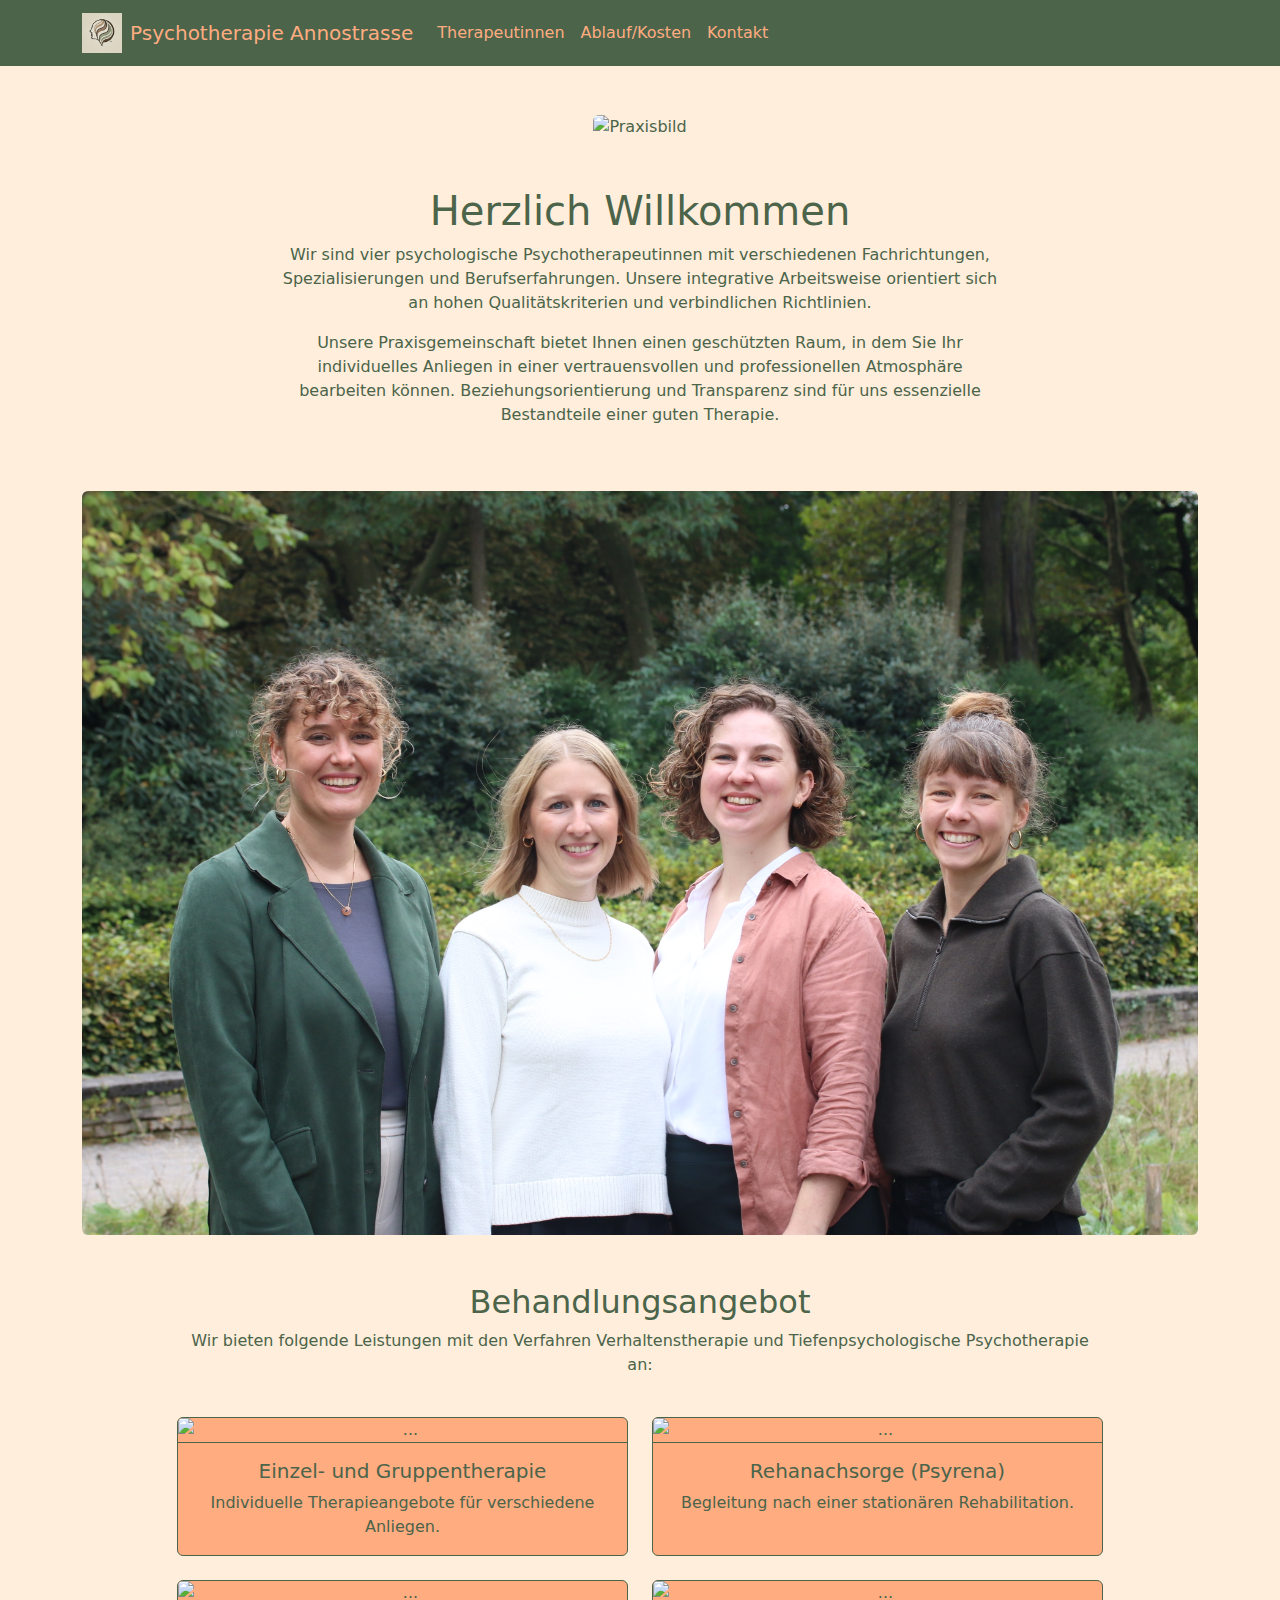
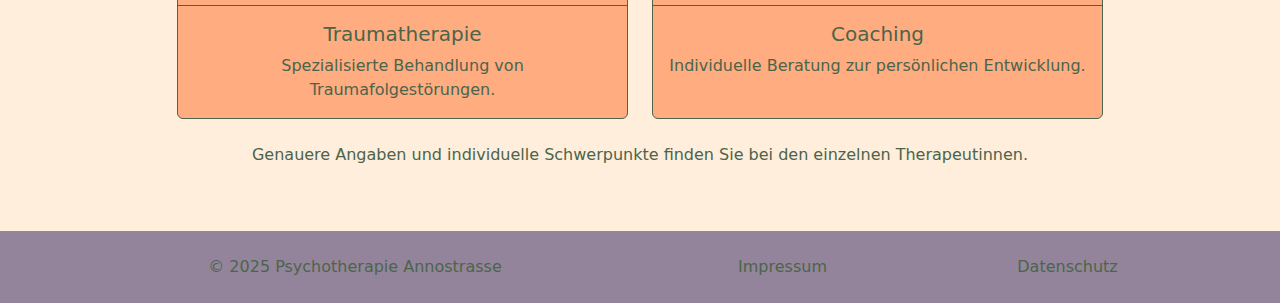
==== index.html @ ed1c6b95 "updated paths bug fixing" ====
<!DOCTYPE html>
<html lang="de">

<head>
    <meta charset="UTF-8">
    <meta name="viewport" content="width=device-width, initial-scale=1.0">
    <title>Psychotherapie Annostrasse</title>
    <link href="https://cdn.jsdelivr.net/npm/bootstrap@5.3.3/dist/css/bootstrap.min.css" rel="stylesheet"
        integrity="sha384-QWTKZyjpPEjISv5WaRU9OFeRpok6YctnYmDr5pNlyT2bRjXh0JMhjY6hW+ALEwIH" crossorigin="anonymous">
    <link href="styles.css" rel="stylesheet">
</head>

<body>
    <header>
        <nav class="navbar navbar-expand-lg bg-body-tertiary">
            <div class="container">
                <a class="navbar-brand d-flex align-items-center" href="index.html">
                    <img src="logo.jpeg" alt="Praxis Logo" height="40" class="me-2">
                    <span>Psychotherapie Annostrasse</span>
                </a>
                <button class="navbar-toggler" type="button" data-bs-toggle="collapse"
                    data-bs-target="#navbarNav" aria-controls="navbarNav"
                    aria-expanded="false" aria-label="Toggle navigation">
                    <span class="navbar-toggler-icon"></span>
                </button>
                <div class="collapse navbar-collapse" id="navbarNav">
                    <ul class="navbar-nav me-auto mb-2 mb-lg-0">
                        <li class="nav-item">
                            <a class="nav-link" href="therapeutinnen.html">Therapeutinnen</a>
                        </li>
                        <li class="nav-item">
                            <a class="nav-link" href="ablauf.html">Ablauf/Kosten</a>
                        </li>
                        <li class="nav-item">
                            <a class="nav-link" href="kontakt.html">Kontakt</a>
                        </li>
                    </ul>
                </div>
            </div>
        </nav>
    </header>
    <main class="my-5">
        <div class="container">
            <div class="row mb-5">
                <div class="col text-center">
                    <img src="https://picsum.photos/id/385/1200/400" alt="Praxisbild" class="img-fluid rounded">
                </div>
            </div>
            <div class="row">
                <div class="col-md-8 mx-auto text-center">
                    <h1>Herzlich Willkommen</h1>
                    <p>Wir sind vier psychologische Psychotherapeutinnen mit verschiedenen Fachrichtungen, Spezialisierungen und Berufserfahrungen. 
                       Unsere integrative Arbeitsweise orientiert sich an hohen Qualitätskriterien und verbindlichen Richtlinien.</p>
                    <p>Unsere Praxisgemeinschaft bietet Ihnen einen geschützten Raum, in dem Sie Ihr individuelles Anliegen in einer vertrauensvollen 
                       und professionellen Atmosphäre bearbeiten können. Beziehungsorientierung und Transparenz sind für uns essenzielle Bestandteile einer guten Therapie.</p>
                </div>
            </div>
            <div class="row my-5">
                <div class="col text-center">
                    <img src="gruppenbild.JPG" alt="Gruppenbild" class="img-fluid rounded">
                </div>
            </div>
            <div class="row">
                <div class="col-md-10 mx-auto text-center">
                    <h2 class="text-center">Behandlungsangebot</h2>
                    <p>Wir bieten folgende Leistungen mit den Verfahren Verhaltenstherapie und Tiefenpsychologische Psychotherapie an: </p>
                    <div class="row row-cols-1 row-cols-md-2 g-4 mt-3">
                        <div class="col">
                            <div class="card h-100">
                                <img src="https://picsum.photos/id/200/400/250" class="card-img-top" alt="...">
                                <div class="card-body">
                                    <h5 class="card-title">Einzel- und Gruppentherapie</h5>
                                    <p class="card-text">Individuelle Therapieangebote für verschiedene Anliegen.</p>
                                </div>
                            </div>
                        </div>
                        <div class="col">
                            <div class="card h-100">
                                <img src="https://picsum.photos/id/201/400/250" class="card-img-top" alt="...">
                                <div class="card-body">
                                    <h5 class="card-title">Rehanachsorge (Psyrena)</h5>
                                    <p class="card-text">Begleitung nach einer stationären Rehabilitation.</p>
                                </div>
                            </div>
                        </div>
                        <div class="col">
                            <div class="card h-100">
                                <img src="https://picsum.photos/id/202/400/250" class="card-img-top" alt="...">
                                <div class="card-body">
                                    <h5 class="card-title">Traumatherapie</h5>
                                    <p class="card-text">Spezialisierte Behandlung von Traumafolgestörungen.</p>
                                </div>
                            </div>
                        </div>
                        <div class="col">
                            <div class="card h-100">
                                <img src="https://picsum.photos/id/203/400/250" class="card-img-top" alt="...">
                                <div class="card-body">
                                    <h5 class="card-title">Coaching</h5>
                                    <p class="card-text">Individuelle Beratung zur persönlichen Entwicklung.</p>
                                </div>
                            </div>
                        </div>
                    </div>
                    <p class="mt-4 text-center">Genauere Angaben und individuelle Schwerpunkte finden Sie bei den einzelnen Therapeutinnen.</p>
                </div>
            </div>
        </div>
    </main>
    <footer class="bg-light text-black text-center py-4">
        <div class="container">
            <div class="row">
                <div class="col-md-6 mb-3 mb-md-0">
                    <p class="mb-0">© 2025 Psychotherapie Annostrasse</p>
                </div>
                <div class="col-md-3">
                    <a href="impressum.html" class="text-black text-decoration-none">Impressum</a>
                </div>
                <div class="col-md-3">
                    <a href="datenschutz.html" class="text-black text-decoration-none">Datenschutz</a>
                </div>
            </div>
        </div>
    </footer>
    <script src="https://cdn.jsdelivr.net/npm/bootstrap@5.3.3/dist/js/bootstrap.bundle.min.js"
        integrity="sha384-YvpcrYf0tY3lHB60NNkmXc5s9fDVZLESaAA55NDzOxhy9GkcIdslK1eN7N6jIeHz"
        crossorigin="anonymous"></script>
</body>

</html>
---- styles.css ----
/* Farben überschreiben */
:root {
    --bs-primary: #ffac81;  /* Hauptfarbe (Buttons, Links) */
    --bs-secondary: #4b644a; /* Zweite Farbe */
    --bs-success: #94849b;   /* Erfolgsfarbe */
    --bs-info: #ffac81;      /* Infotexte */
    --bs-light: #ffac81;     /* Helle Hintergrundfarbe */
    --bs-dark: #4b644a;      /* Dunkler Text und Hintergrund */
    --bs-body-bg: #ffeedb;   /* Seitenhintergrund */
    --bs-body-color: #4b644a; /* Standardtextfarbe */
}

/* Globaler Stil */
body {
    background-color: var(--bs-body-bg);
    color: var(--bs-body-color);
}

h1, h2, h3, h4, h5, h6 {
    color: var(--bs-secondary);
}

p, a, li {
    color: var(--bs-body-color);
}

/* ----------------------------------- */
/* NAVBAR - überschreibt bg-body-tertiary */
/* ----------------------------------- */
.navbar.bg-body-tertiary {
    background-color: var(--bs-secondary) !important;
    color: var(--bs-light) !important;
}

.navbar-brand,
.nav-link {
    color: var(--bs-light) !important;
}

.navbar-brand:hover,
.nav-link:hover {
    color: var(--bs-primary) !important;
}

/* Buttons */
.btn-primary {
    background-color: var(--bs-primary);
    border-color: var(--bs-primary);
}
.btn-primary:hover {
    background-color: var(--bs-secondary);
    border-color: var(--bs-secondary);
}

/* ----------------------------------- */
/* FOOTER - überschreibt bg-light */
/* ----------------------------------- */
footer.bg-light {
    background-color: var(--bs-success) !important;
    color: var(--bs-secondary) !important;
}
footer.bg-light a {
    color: var(--bs-secondary) !important;
}
footer.bg-light a:hover {
    color: var(--bs-primary) !important;
}

/* Karten */
.card {
    border: 1px solid var(--bs-secondary);
    background-color: var(--bs-light);
}
.card-title {
    color: var(--bs-secondary);
}
.card-text {
    color: var(--bs-body-color);
}
.card img {
    border-bottom: 1px solid var(--bs-secondary);
}

/* Hintergrundfarben (falls du .bg-secondary etc. nutzen willst) */
.bg-secondary {
    background-color: var(--bs-secondary) !important;
    color: var(--bs-light) !important;
}

/* Text-Farben */
.text-white {
    color: var(--bs-light) !important;
}
.text-black {
    color: var(--bs-dark) !important;
}
.text-primary {
    color: var(--bs-primary) !important;
}
.text-secondary {
    color: var(--bs-secondary) !important;
}

/* Tabellen (falls verwendet) */
table {
    background-color: var(--bs-light);
    border-color: var(--bs-secondary);
}
th, td {
    color: var(--bs-body-color);
    border: 1px solid var(--bs-secondary);
}

/* Formulare */
input, select, textarea {
    background-color: var(--bs-light);
    color: var(--bs-body-color);
    border: 1px solid var(--bs-secondary);
}
input:focus, select:focus, textarea:focus {
    border-color: var(--bs-primary);
    box-shadow: 0 0 5px var(--bs-primary);
}
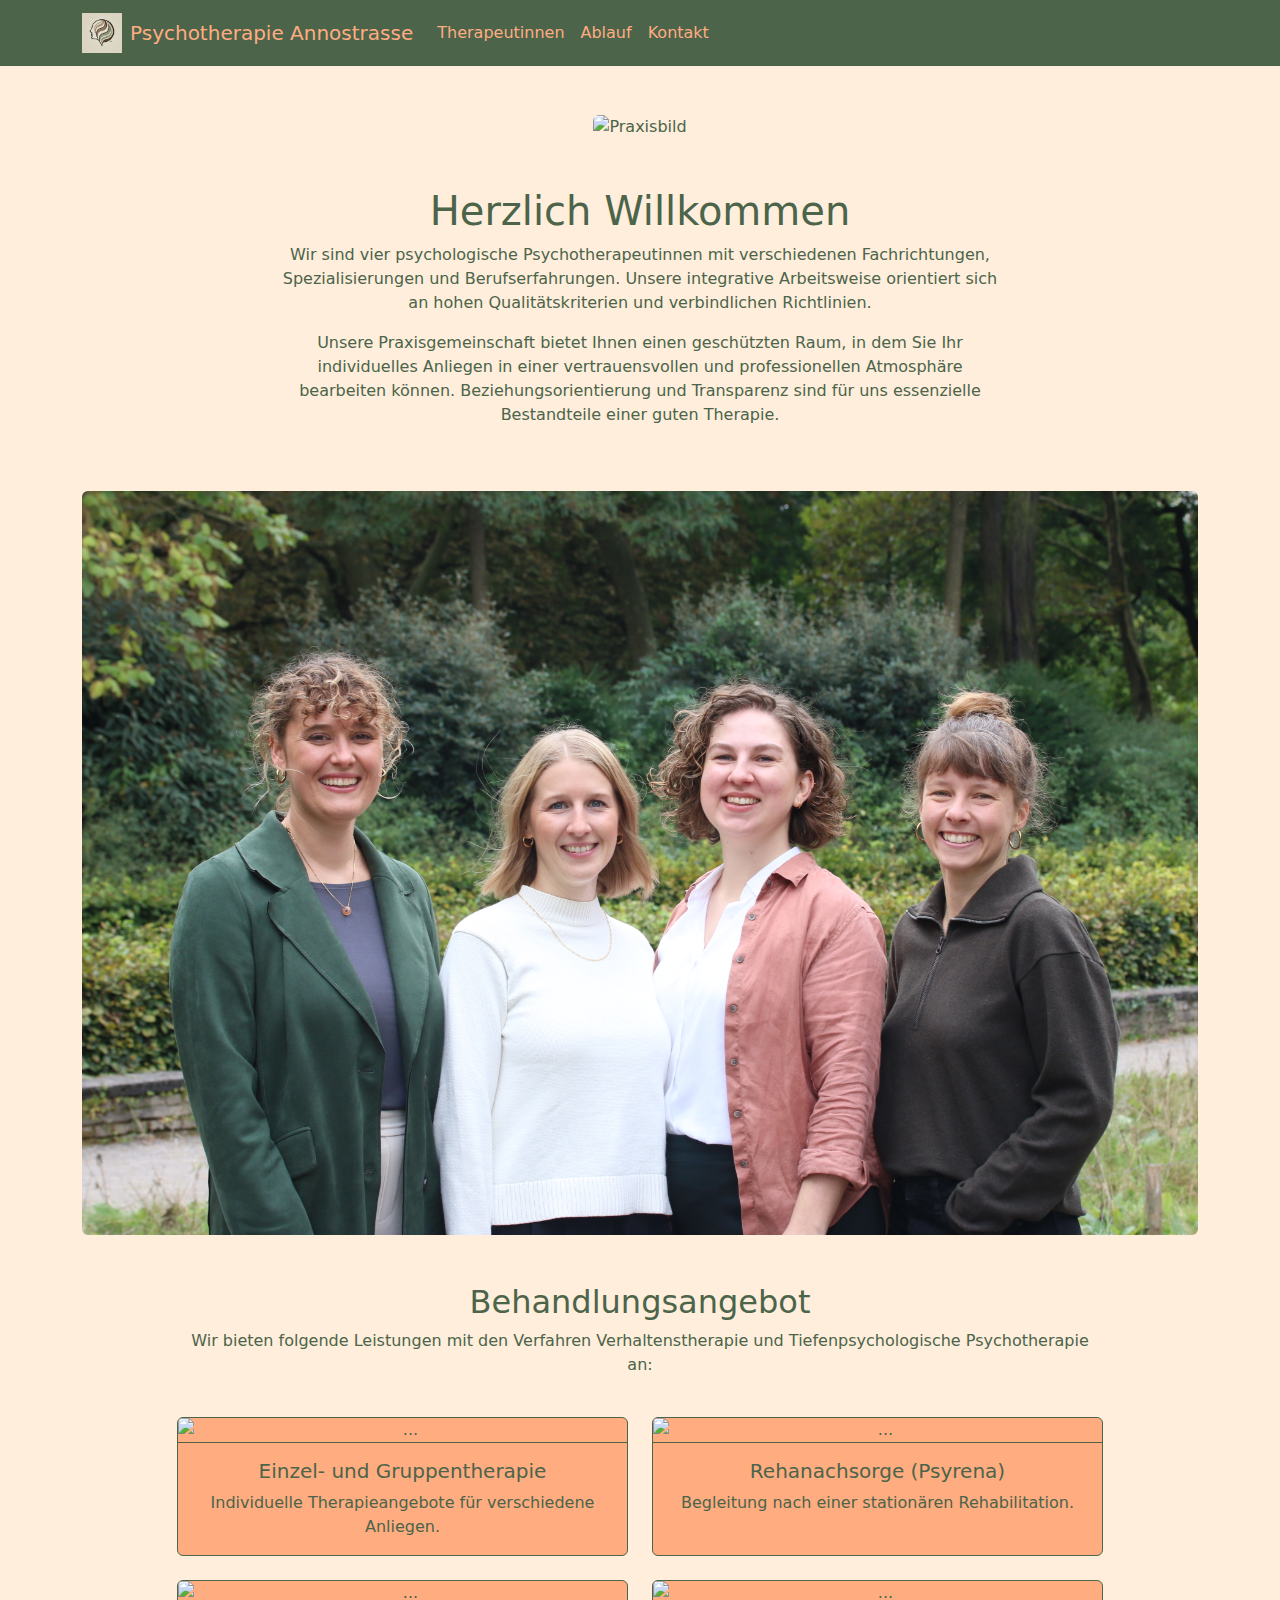
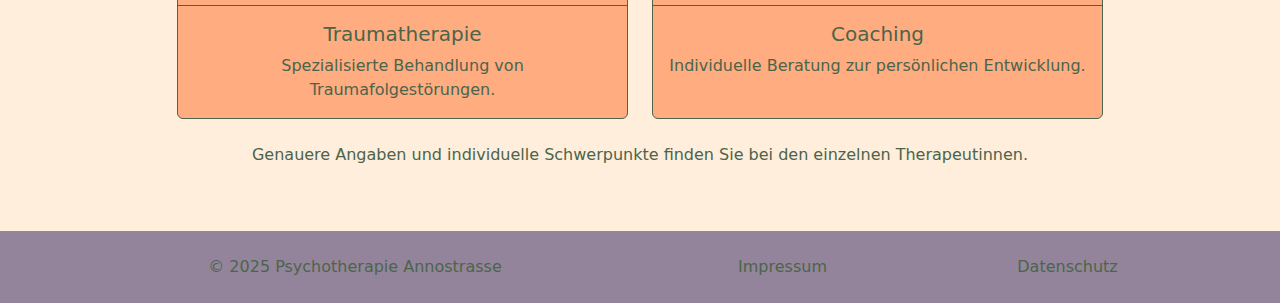
==== commit f0675d8b: "add all contents" ====
--- a/index.html
+++ b/index.html
@@ -29,7 +29,7 @@
                             <a class="nav-link" href="therapeutinnen.html">Therapeutinnen</a>
                         </li>
                         <li class="nav-item">
-                            <a class="nav-link" href="ablauf.html">Ablauf/Kosten</a>
+                            <a class="nav-link" href="ablauf.html">Ablauf</a>
                         </li>
                         <li class="nav-item">
                             <a class="nav-link" href="kontakt.html">Kontakt</a>
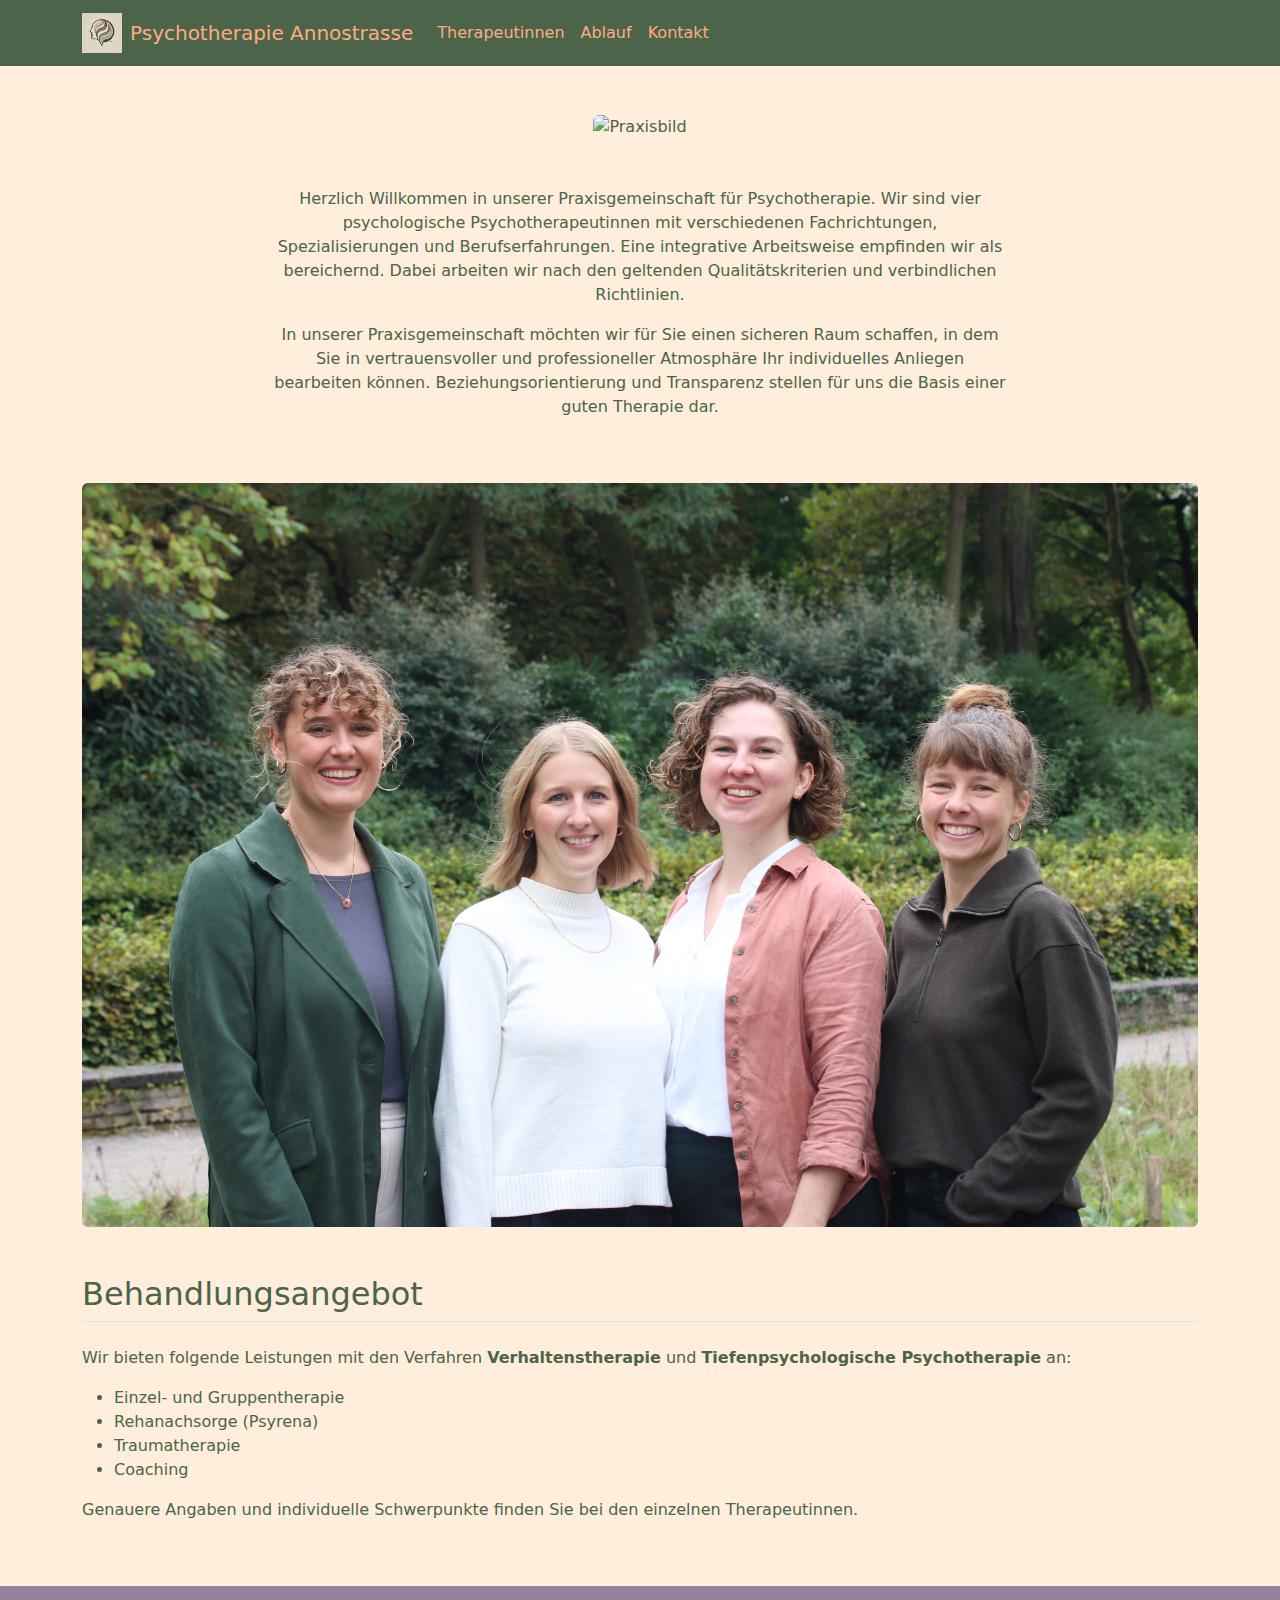
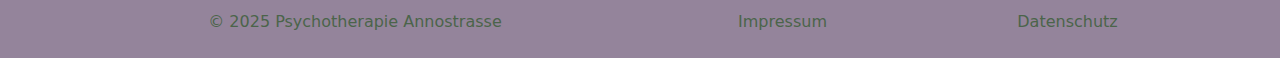
==== commit 5b181dbf: "add index content" ====
--- a/index.html
+++ b/index.html
@@ -48,11 +48,11 @@
             </div>
             <div class="row">
                 <div class="col-md-8 mx-auto text-center">
-                    <h1>Herzlich Willkommen</h1>
-                    <p>Wir sind vier psychologische Psychotherapeutinnen mit verschiedenen Fachrichtungen, Spezialisierungen und Berufserfahrungen. 
-                       Unsere integrative Arbeitsweise orientiert sich an hohen Qualitätskriterien und verbindlichen Richtlinien.</p>
-                    <p>Unsere Praxisgemeinschaft bietet Ihnen einen geschützten Raum, in dem Sie Ihr individuelles Anliegen in einer vertrauensvollen 
-                       und professionellen Atmosphäre bearbeiten können. Beziehungsorientierung und Transparenz sind für uns essenzielle Bestandteile einer guten Therapie.</p>
+                    <p>Herzlich Willkommen in unserer Praxisgemeinschaft für Psychotherapie. Wir sind vier psychologische Psychotherapeutinnen mit verschiedenen Fachrichtungen, Spezialisierungen und Berufserfahrungen. 
+                        Eine integrative Arbeitsweise empfinden wir als bereichernd. Dabei arbeiten wir nach den geltenden Qualitätskriterien und verbindlichen Richtlinien. </p>
+                    <p>In unserer Praxisgemeinschaft möchten wir für Sie einen sicheren Raum schaffen, in dem Sie in vertrauensvoller und professioneller Atmosphäre Ihr individuelles Anliegen bearbeiten können. 
+                        Beziehungsorientierung und Transparenz stellen für uns die Basis einer guten Therapie dar. 
+                    </p>
                 </div>
             </div>
             <div class="row my-5">
@@ -60,49 +60,17 @@
                     <img src="gruppenbild.JPG" alt="Gruppenbild" class="img-fluid rounded">
                 </div>
             </div>
-            <div class="row">
-                <div class="col-md-10 mx-auto text-center">
-                    <h2 class="text-center">Behandlungsangebot</h2>
-                    <p>Wir bieten folgende Leistungen mit den Verfahren Verhaltenstherapie und Tiefenpsychologische Psychotherapie an: </p>
-                    <div class="row row-cols-1 row-cols-md-2 g-4 mt-3">
-                        <div class="col">
-                            <div class="card h-100">
-                                <img src="https://picsum.photos/id/200/400/250" class="card-img-top" alt="...">
-                                <div class="card-body">
-                                    <h5 class="card-title">Einzel- und Gruppentherapie</h5>
-                                    <p class="card-text">Individuelle Therapieangebote für verschiedene Anliegen.</p>
-                                </div>
-                            </div>
-                        </div>
-                        <div class="col">
-                            <div class="card h-100">
-                                <img src="https://picsum.photos/id/201/400/250" class="card-img-top" alt="...">
-                                <div class="card-body">
-                                    <h5 class="card-title">Rehanachsorge (Psyrena)</h5>
-                                    <p class="card-text">Begleitung nach einer stationären Rehabilitation.</p>
-                                </div>
-                            </div>
-                        </div>
-                        <div class="col">
-                            <div class="card h-100">
-                                <img src="https://picsum.photos/id/202/400/250" class="card-img-top" alt="...">
-                                <div class="card-body">
-                                    <h5 class="card-title">Traumatherapie</h5>
-                                    <p class="card-text">Spezialisierte Behandlung von Traumafolgestörungen.</p>
-                                </div>
-                            </div>
-                        </div>
-                        <div class="col">
-                            <div class="card h-100">
-                                <img src="https://picsum.photos/id/203/400/250" class="card-img-top" alt="...">
-                                <div class="card-body">
-                                    <h5 class="card-title">Coaching</h5>
-                                    <p class="card-text">Individuelle Beratung zur persönlichen Entwicklung.</p>
-                                </div>
-                            </div>
-                        </div>
-                    </div>
-                    <p class="mt-4 text-center">Genauere Angaben und individuelle Schwerpunkte finden Sie bei den einzelnen Therapeutinnen.</p>
+            <div class="row mb-5">
+                <div class="col-12">
+                    <h2 class="border-bottom pb-2 mb-4">Behandlungsangebot</h2>
+                    <p>Wir bieten folgende Leistungen mit den Verfahren <strong>Verhaltenstherapie</strong> und <strong>Tiefenpsychologische Psychotherapie</strong> an:</p>
+                    <ul>
+                        <li>Einzel- und Gruppentherapie</li>
+                        <li>Rehanachsorge (Psyrena)</li>
+                        <li>Traumatherapie</li>
+                        <li>Coaching</li>
+                    </ul>
+                    <p>Genauere Angaben und individuelle Schwerpunkte finden Sie bei den einzelnen Therapeutinnen.</p>
                 </div>
             </div>
         </div>
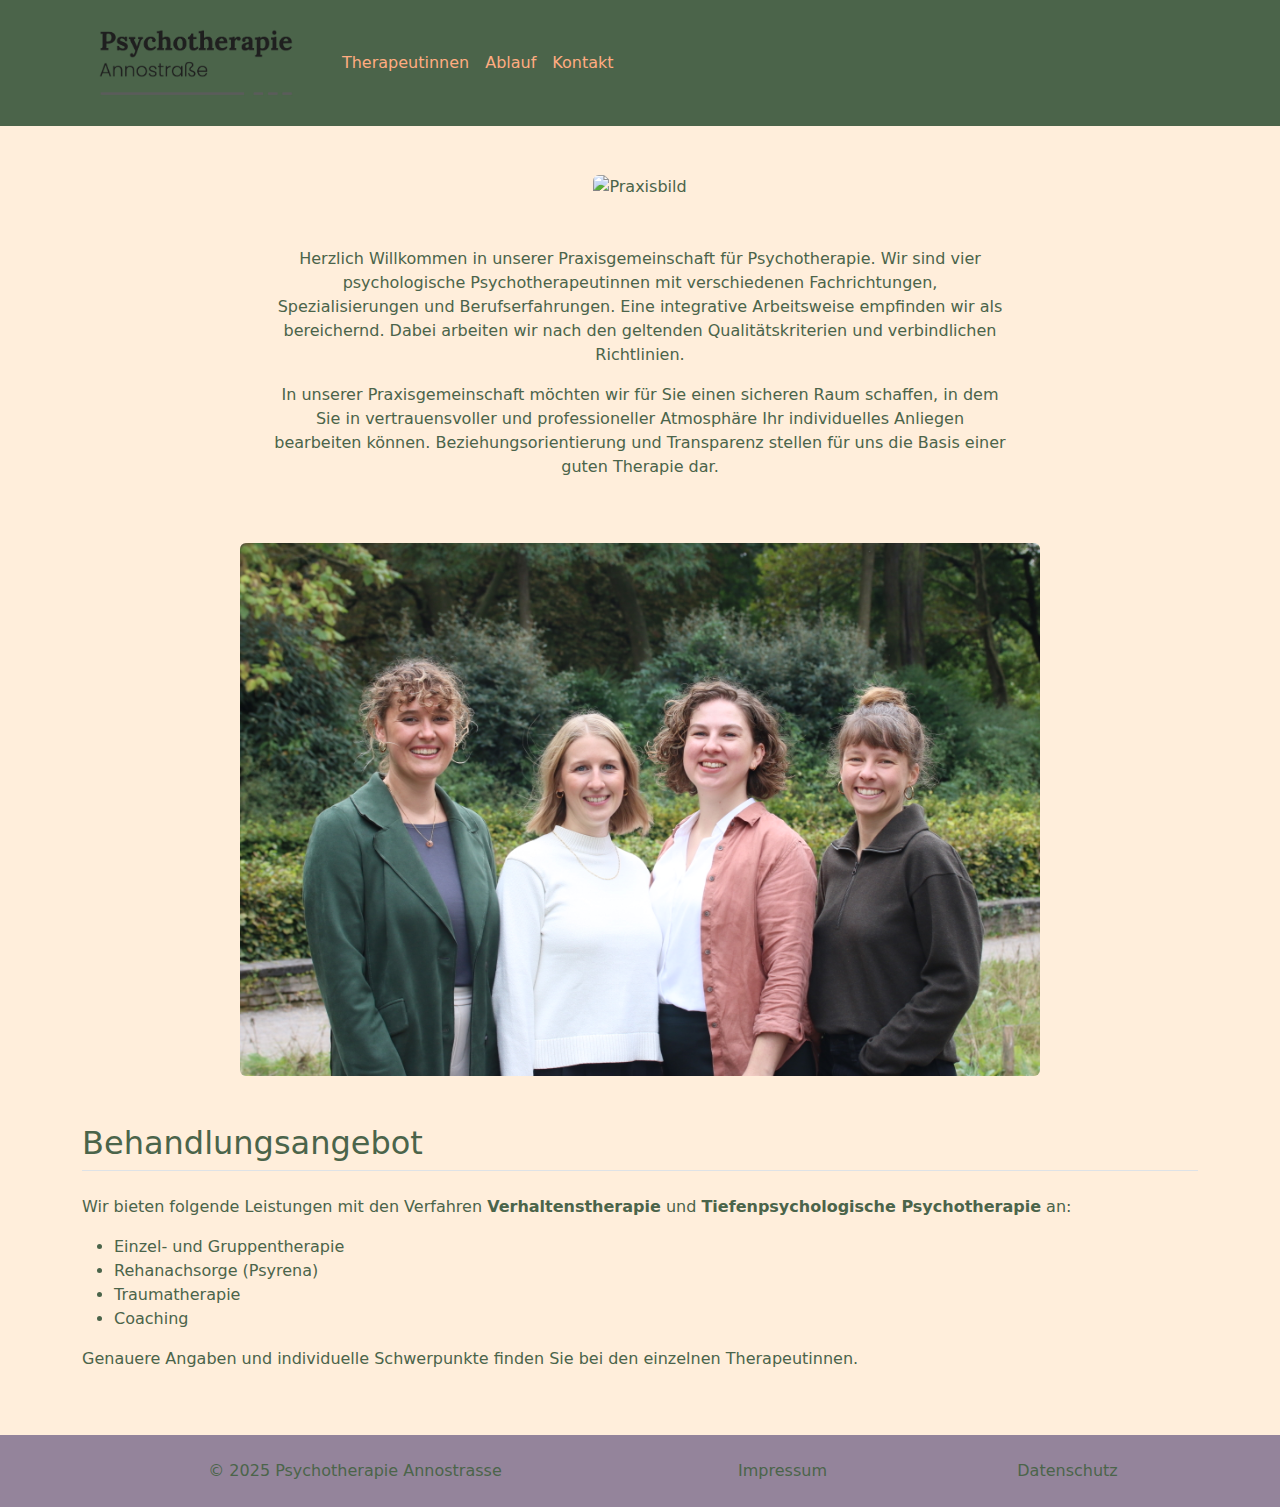
==== commit be7dbff1: "add imgs and logo" ====
--- a/index.html
+++ b/index.html
@@ -15,8 +15,7 @@
         <nav class="navbar navbar-expand-lg bg-body-tertiary">
             <div class="container">
                 <a class="navbar-brand d-flex align-items-center" href="index.html">
-                    <img src="logo.jpeg" alt="Praxis Logo" height="40" class="me-2">
-                    <span>Psychotherapie Annostrasse</span>
+                    <img src="logo.png" alt="Praxis Logo" height="100" class="me-2">
                 </a>
                 <button class="navbar-toggler" type="button" data-bs-toggle="collapse"
                     data-bs-target="#navbarNav" aria-controls="navbarNav"
@@ -57,7 +56,7 @@
             </div>
             <div class="row my-5">
                 <div class="col text-center">
-                    <img src="gruppenbild.JPG" alt="Gruppenbild" class="img-fluid rounded">
+                    <img src="gruppenbild.JPG" width="800" alt="Gruppenbild" class="img-fluid rounded">
                 </div>
             </div>
             <div class="row mb-5">
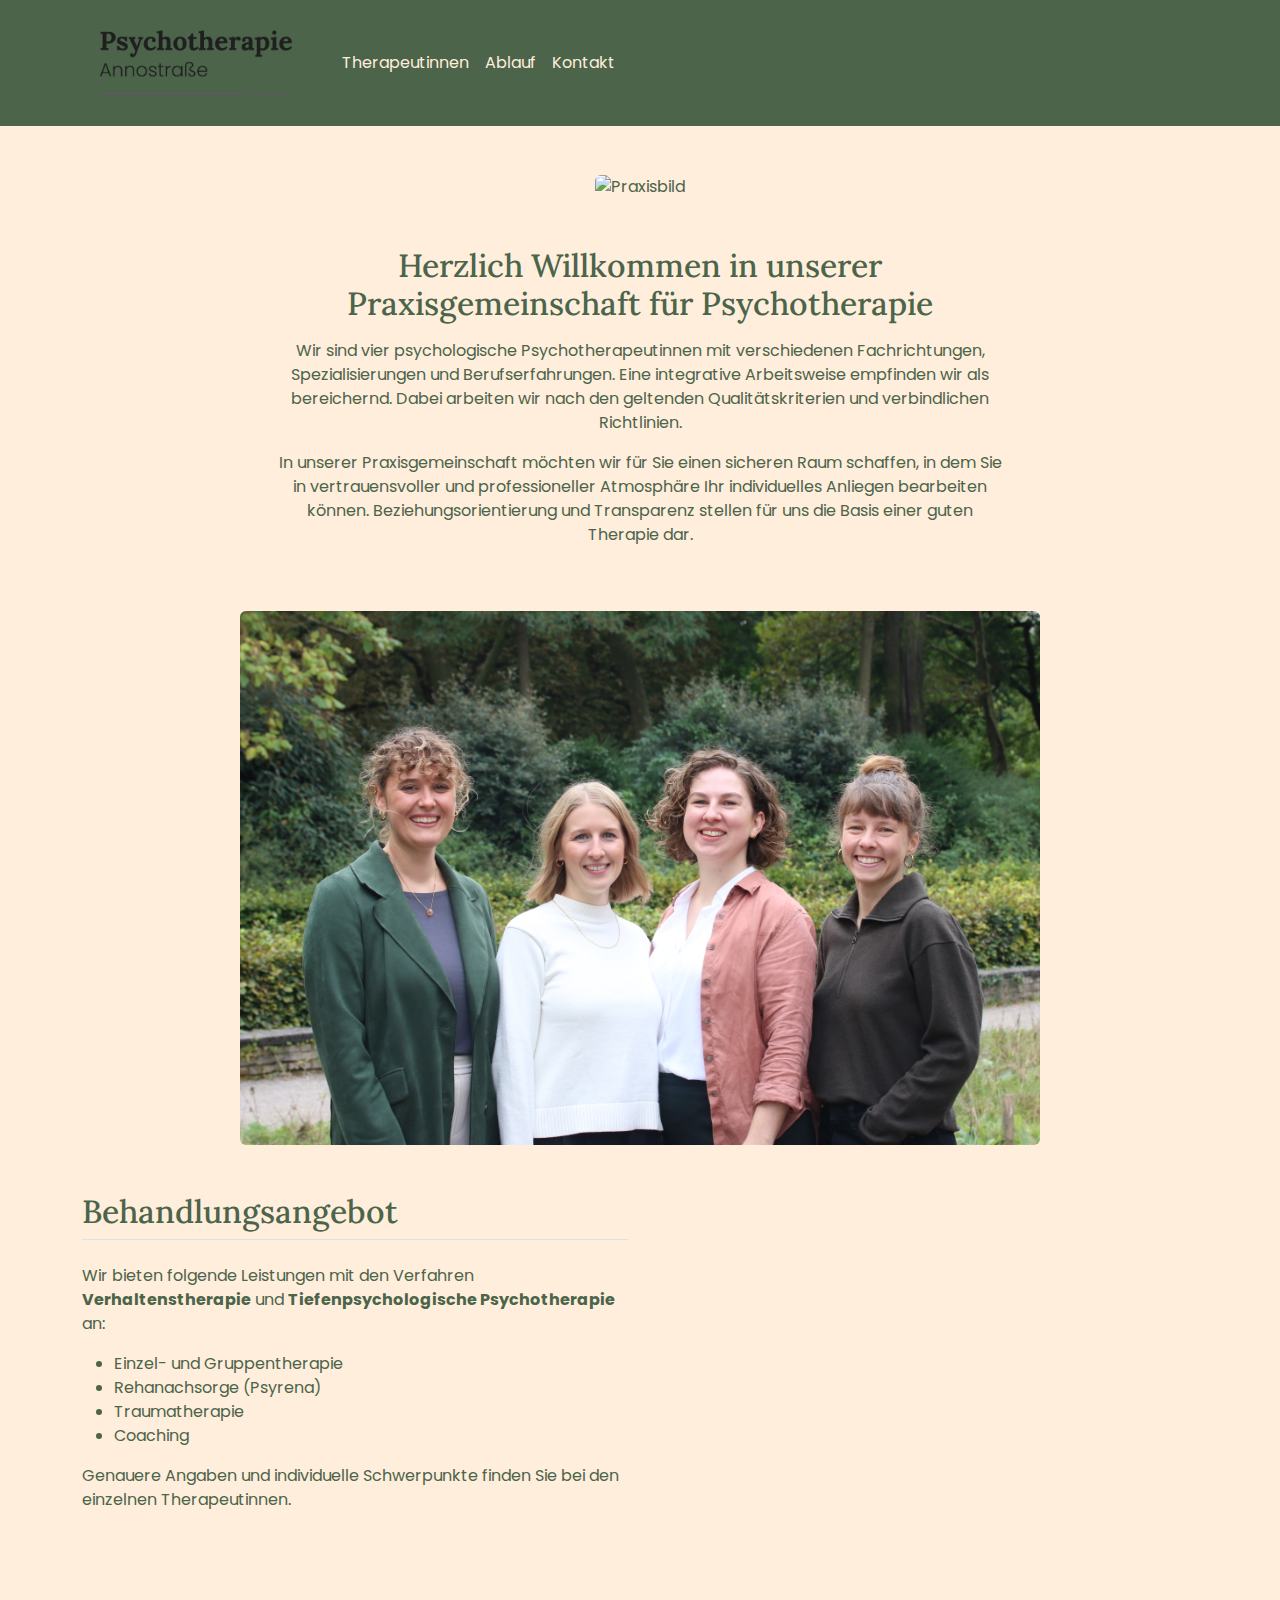
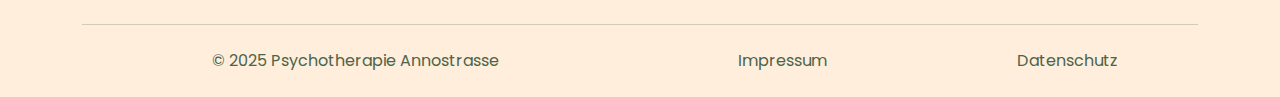
==== commit 4153030b: "font and style update" ====
--- a/index.html
+++ b/index.html
@@ -8,11 +8,15 @@
     <link href="https://cdn.jsdelivr.net/npm/bootstrap@5.3.3/dist/css/bootstrap.min.css" rel="stylesheet"
         integrity="sha384-QWTKZyjpPEjISv5WaRU9OFeRpok6YctnYmDr5pNlyT2bRjXh0JMhjY6hW+ALEwIH" crossorigin="anonymous">
     <link href="styles.css" rel="stylesheet">
+    <link rel="preconnect" href="https://fonts.googleapis.com">
+    <link rel="preconnect" href="https://fonts.gstatic.com" crossorigin>
+    <link href="https://fonts.googleapis.com/css2?family=Lora:ital,wght@0,400..700;1,400..700&family=Poppins:ital,wght@0,100;0,200;0,300;0,400;0,500;0,600;0,700;0,800;0,900;1,100;1,200;1,300;1,400;1,500;1,600;1,700;1,800;1,900&display=swap" rel="stylesheet">
 </head>
 
-<body>
+
+<body>  
     <header>
-        <nav class="navbar navbar-expand-lg bg-body-tertiary">
+        <nav class="navbar navbar-expand-lg bg-body-tertiary text">
             <div class="container">
                 <a class="navbar-brand d-flex align-items-center" href="index.html">
                     <img src="logo.png" alt="Praxis Logo" height="100" class="me-2">
@@ -45,9 +49,12 @@
                     <img src="https://picsum.photos/id/385/1200/400" alt="Praxisbild" class="img-fluid rounded">
                 </div>
             </div>
-            <div class="row">
+            <div class="row mb-5">
                 <div class="col-md-8 mx-auto text-center">
-                    <p>Herzlich Willkommen in unserer Praxisgemeinschaft für Psychotherapie. Wir sind vier psychologische Psychotherapeutinnen mit verschiedenen Fachrichtungen, Spezialisierungen und Berufserfahrungen. 
+                    <div class="mb-3">
+                        <h2>Herzlich Willkommen in unserer Praxisgemeinschaft für Psychotherapie</h2>
+                    </div>
+                    <p>Wir sind vier psychologische Psychotherapeutinnen mit verschiedenen Fachrichtungen, Spezialisierungen und Berufserfahrungen. 
                         Eine integrative Arbeitsweise empfinden wir als bereichernd. Dabei arbeiten wir nach den geltenden Qualitätskriterien und verbindlichen Richtlinien. </p>
                     <p>In unserer Praxisgemeinschaft möchten wir für Sie einen sicheren Raum schaffen, in dem Sie in vertrauensvoller und professioneller Atmosphäre Ihr individuelles Anliegen bearbeiten können. 
                         Beziehungsorientierung und Transparenz stellen für uns die Basis einer guten Therapie dar. 
@@ -55,12 +62,12 @@
                 </div>
             </div>
             <div class="row my-5">
-                <div class="col text-center">
+                <div class="col md-4 text-center">
                     <img src="gruppenbild.JPG" width="800" alt="Gruppenbild" class="img-fluid rounded">
                 </div>
             </div>
             <div class="row mb-5">
-                <div class="col-12">
+                <div class="col-md-6">
                     <h2 class="border-bottom pb-2 mb-4">Behandlungsangebot</h2>
                     <p>Wir bieten folgende Leistungen mit den Verfahren <strong>Verhaltenstherapie</strong> und <strong>Tiefenpsychologische Psychotherapie</strong> an:</p>
                     <ul>
@@ -76,6 +83,7 @@
     </main>
     <footer class="bg-light text-black text-center py-4">
         <div class="container">
+            <hr class="my-4">
             <div class="row">
                 <div class="col-md-6 mb-3 mb-md-0">
                     <p class="mb-0">© 2025 Psychotherapie Annostrasse</p>
--- a/styles.css
+++ b/styles.css
@@ -14,10 +14,12 @@
 body {
     background-color: var(--bs-body-bg);
     color: var(--bs-body-color);
+    font-family: 'Poppins', sans-serif;
 }
 
 h1, h2, h3, h4, h5, h6 {
     color: var(--bs-secondary);
+    font-family: 'Lora', serif;
 }
 
 p, a, li {
@@ -29,12 +31,11 @@
 /* ----------------------------------- */
 .navbar.bg-body-tertiary {
     background-color: var(--bs-secondary) !important;
-    color: var(--bs-light) !important;
 }
 
 .navbar-brand,
 .nav-link {
-    color: var(--bs-light) !important;
+    color: #ffeedb !important; /* Update text color */
 }
 
 .navbar-brand:hover,
@@ -56,7 +57,7 @@
 /* FOOTER - überschreibt bg-light */
 /* ----------------------------------- */
 footer.bg-light {
-    background-color: var(--bs-success) !important;
+    background-color: #ffeedb !important; /* Update background color */
     color: var(--bs-secondary) !important;
 }
 footer.bg-light a {
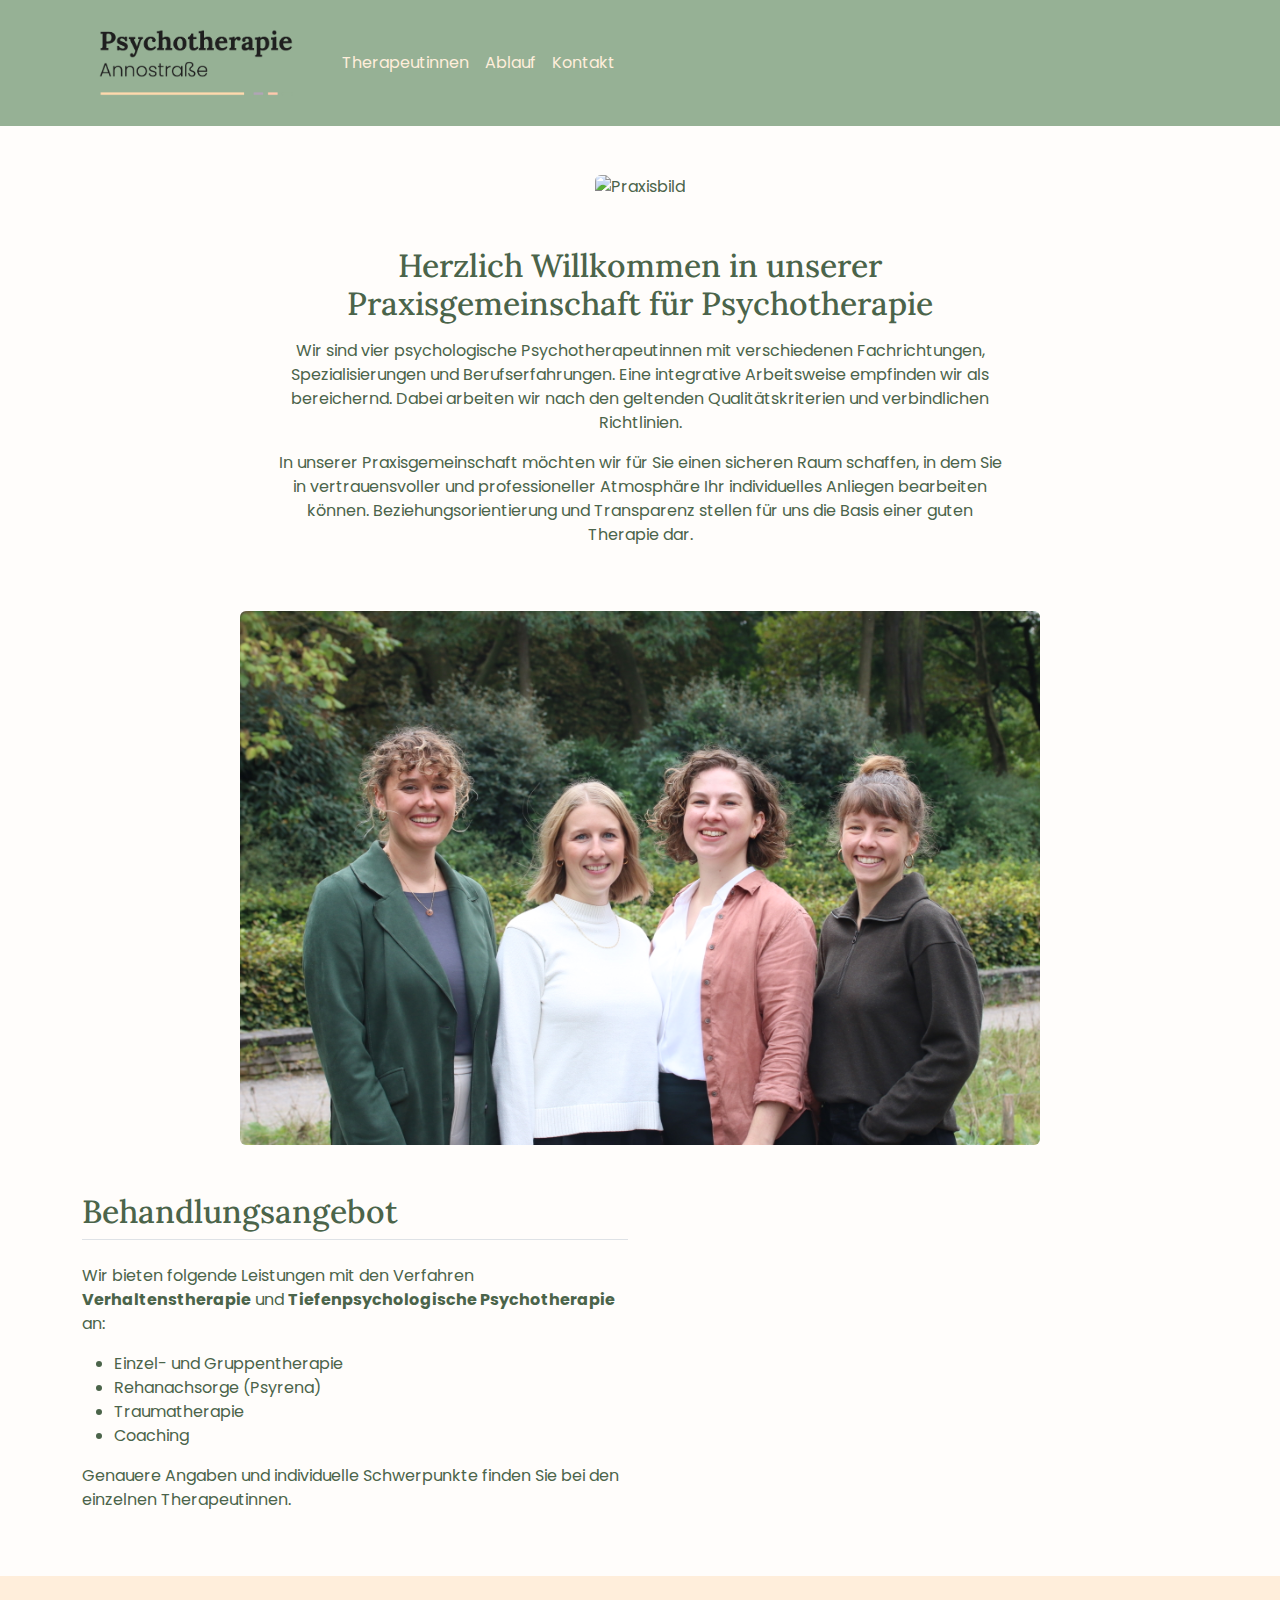
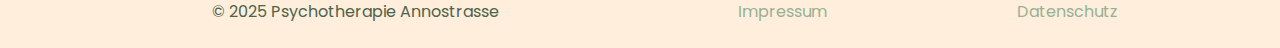
==== commit 606ae9db: "update style slightly" ====
--- a/index.html
+++ b/index.html
@@ -83,7 +83,6 @@
     </main>
     <footer class="bg-light text-black text-center py-4">
         <div class="container">
-            <hr class="my-4">
             <div class="row">
                 <div class="col-md-6 mb-3 mb-md-0">
                     <p class="mb-0">© 2025 Psychotherapie Annostrasse</p>
--- a/styles.css
+++ b/styles.css
@@ -1,12 +1,12 @@
 /* Farben überschreiben */
 :root {
     --bs-primary: #ffac81;  /* Hauptfarbe (Buttons, Links) */
-    --bs-secondary: #4b644a; /* Zweite Farbe */
+    --bs-secondary: #96b195; /* Zweite Farbe */
     --bs-success: #94849b;   /* Erfolgsfarbe */
     --bs-info: #ffac81;      /* Infotexte */
     --bs-light: #ffac81;     /* Helle Hintergrundfarbe */
     --bs-dark: #4b644a;      /* Dunkler Text und Hintergrund */
-    --bs-body-bg: #ffeedb;   /* Seitenhintergrund */
+    --bs-body-bg: #fffdfb;   /* Seitenhintergrund */
     --bs-body-color: #4b644a; /* Standardtextfarbe */
 }
 
@@ -18,7 +18,7 @@
 }
 
 h1, h2, h3, h4, h5, h6 {
-    color: var(--bs-secondary);
+    color: var(--bs-dark);
     font-family: 'Lora', serif;
 }
 
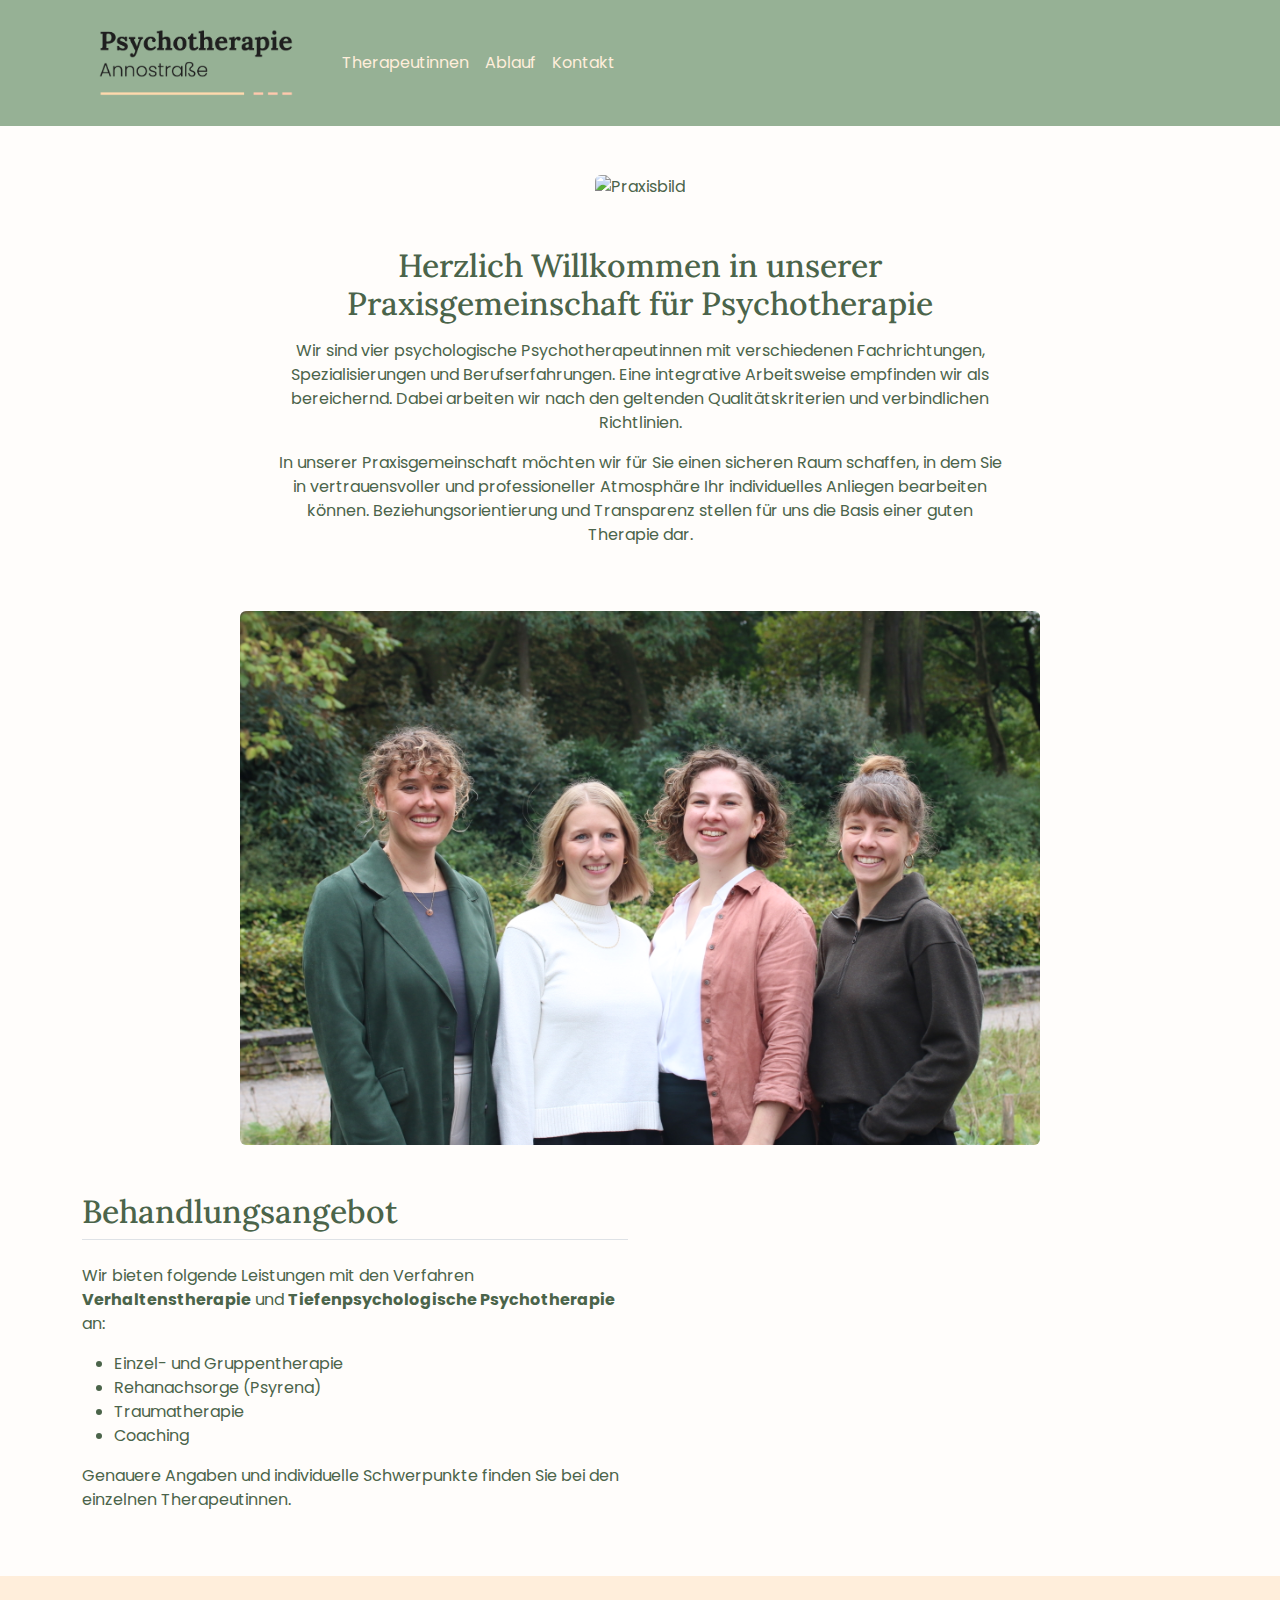
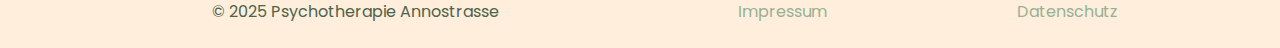
==== commit 96668124: "new logo" ====
--- a/index.html
+++ b/index.html
@@ -11,6 +11,8 @@
     <link rel="preconnect" href="https://fonts.googleapis.com">
     <link rel="preconnect" href="https://fonts.gstatic.com" crossorigin>
     <link href="https://fonts.googleapis.com/css2?family=Lora:ital,wght@0,400..700;1,400..700&family=Poppins:ital,wght@0,100;0,200;0,300;0,400;0,500;0,600;0,700;0,800;0,900;1,100;1,200;1,300;1,400;1,500;1,600;1,700;1,800;1,900&display=swap" rel="stylesheet">
+    <script src="https://web.cmp.usercentrics.eu/modules/autoblocker.js"></script>
+    <script id="usercentrics-cmp" src="https://web.cmp.usercentrics.eu/ui/loader.js" data-settings-id="_Xo5TWVPeaOOXu" async></script>
 </head>
 
 
@@ -19,7 +21,7 @@
         <nav class="navbar navbar-expand-lg bg-body-tertiary text">
             <div class="container">
                 <a class="navbar-brand d-flex align-items-center" href="index.html">
-                    <img src="logo.png" alt="Praxis Logo" height="100" class="me-2">
+                    <img src="./0_Logotype/0_RGB/0_PNG/Logotype_RGB_D Kopie.png" alt="Praxis Logo" height="100" class="me-2">
                 </a>
                 <button class="navbar-toggler" type="button" data-bs-toggle="collapse"
                     data-bs-target="#navbarNav" aria-controls="navbarNav"
